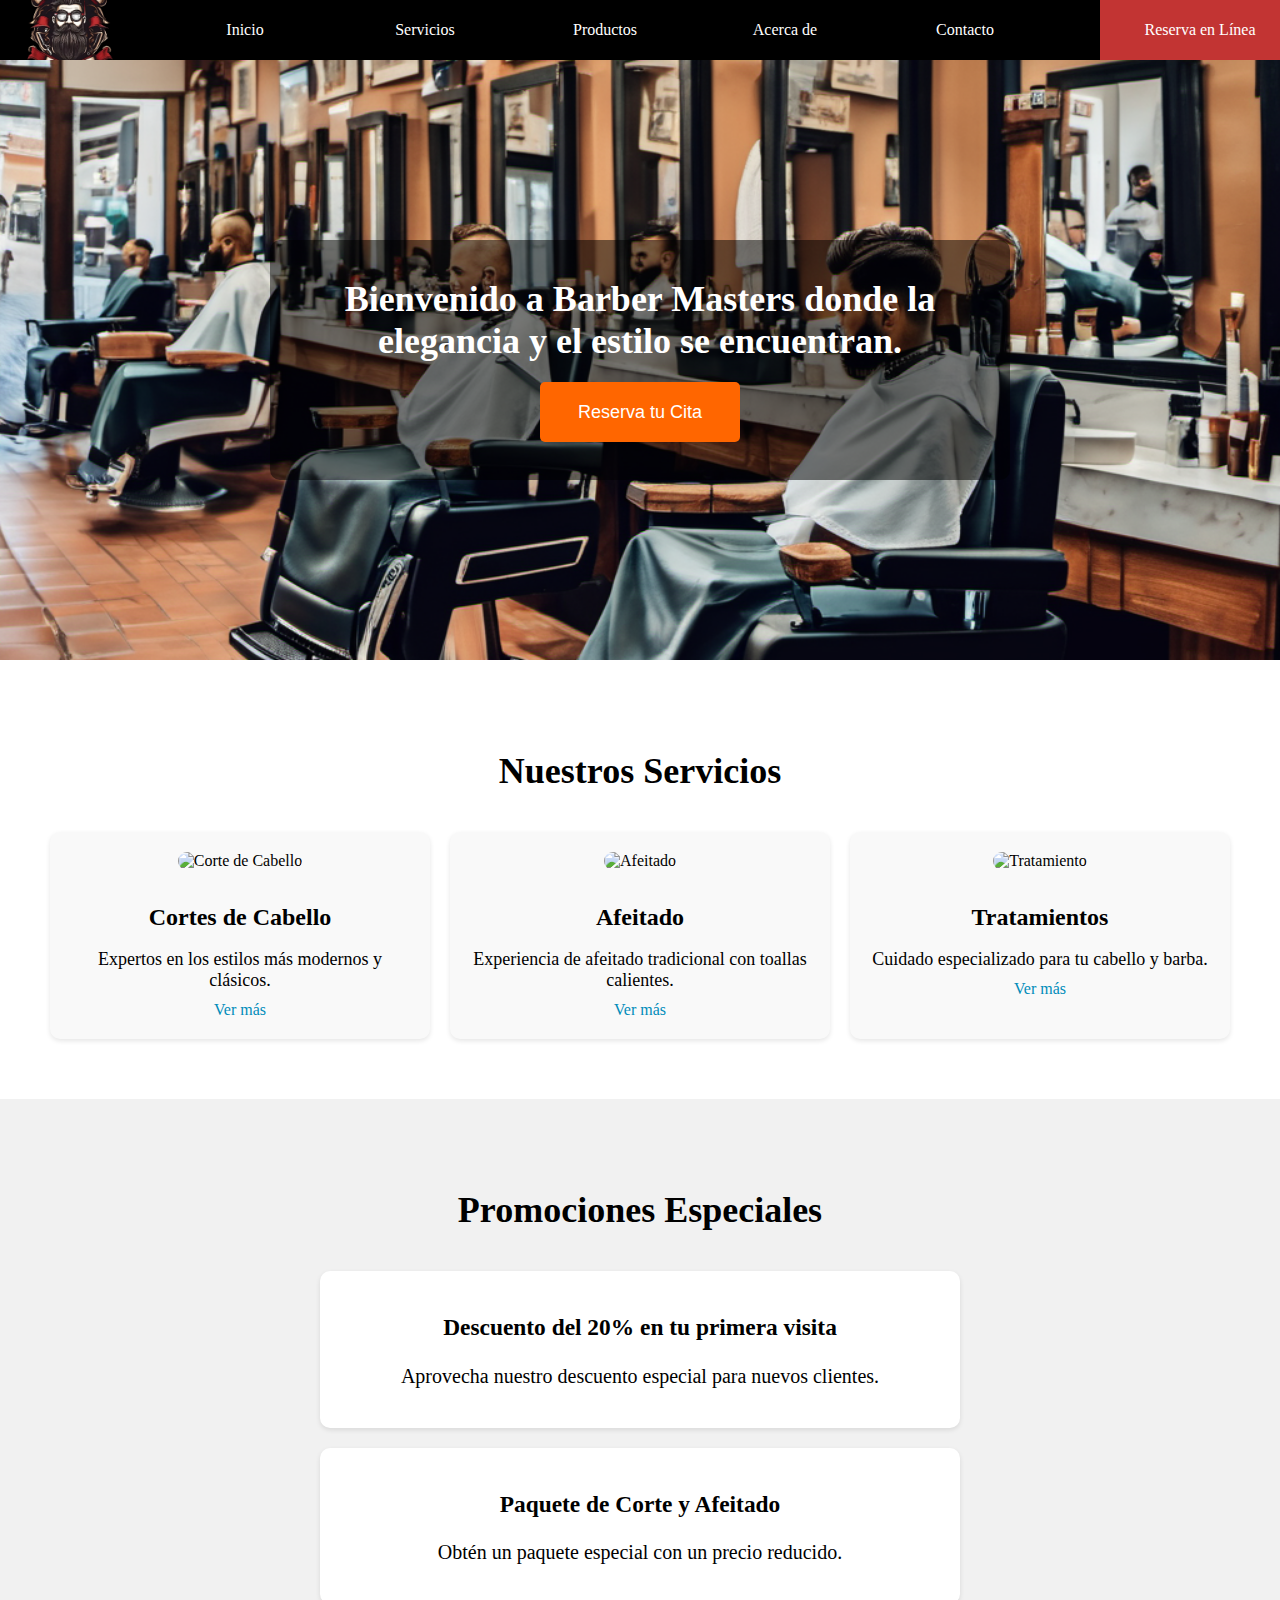
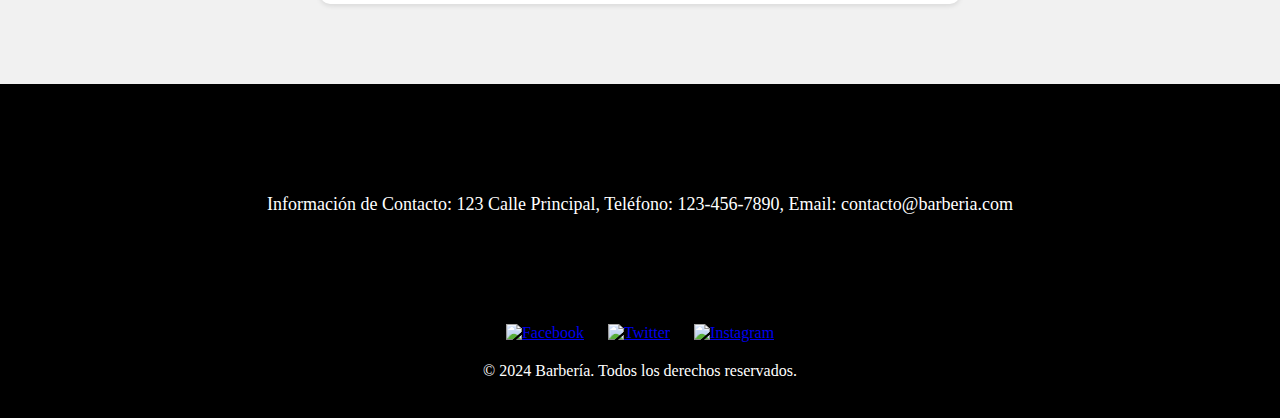
==== index.html @ ce5520a3 "Emmanuel cadavid" ====
<!DOCTYPE html>
<html lang="es">
<head>
    <meta charset="UTF-8">
    <meta name="viewport" content="width=device-width, initial-scale=1.0">
    <title>[Nombre de la Barbería]</title>
    <link rel="stylesheet" href="style.css">
</head>
<body>
    <header>
        <div class="logo">
            <img src="logo barber.webp" alt="Logo de la Barbería">
        </div>
        <nav>
            <ul class="nav-menu">
                <li class="nav-item"><a href="#home">Inicio</a></li>
                <li class="nav-item"><a href="#services">Servicios</a></li>
                <li class="nav-item"><a href="#services">Productos</a></li>
                <li class="nav-item"><a href="#about">Acerca de</a></li>
                <li class="nav-item"><a href="#contact">Contacto</a></li>
            </ul>
        </nav>
        <div class="reservation-button">
            <a href="#reserve">Reserva en Línea</a>
        </div>
    </header>
    <main>
        <section id="principal">
            <div class="overlay">
                <h1>Bienvenido a Barber Masters donde la elegancia y el estilo se encuentran.</h1>
                <button class="btn-reserva">Reserva tu Cita</button>
            </div>
        </section>
    
        <section id="destacada">
            <h2>Nuestros Servicios</h2>
            <div class="servicios">
                <div class="servicio">
                    <img src="https://haircutday.com/b/wp-content/uploads/2024/01/Diseno-sin-titulo31-300x300.png" alt="Corte de Cabello">
                    <h3>Cortes de Cabello</h3>
                    <p>Expertos en los estilos más modernos y clásicos.</p>
                    <a href="#servicios">Ver más</a>
                </div>
                <div class="servicio">
                    <img src="https://img.freepik.com/fotos-premium/barba-hombre-afeitado-peluquero-navaja-afeitar-peluqueria_447912-7417.jpg" alt="Afeitado">
                    <h3>Afeitado</h3>
                    <p>Experiencia de afeitado tradicional con toallas calientes.</p>
                    <a href="#servicios">Ver más</a>
                </div>
                <div class="servicio">
                    <img src="https://imagenes.eltiempo.com/files/image_1200_600/uploads/2022/12/09/63938a47950ce.jpeg" alt="Tratamiento">
                    <h3>Tratamientos</h3>
                    <p>Cuidado especializado para tu cabello y barba.</p>
                    <a href="#servicios">Ver más</a>
                </div>
            </div>
        </section>
    
        <section id="promociones">
            <h2>Promociones Especiales</h2>
            <div class="promocion">
                <h3>Descuento del 20% en tu primera visita</h3>
                <p>Aprovecha nuestro descuento especial para nuevos clientes.</p>
            </div>
            <div class="promocion">
                <h3>Paquete de Corte y Afeitado</h3>
                <p>Obtén un paquete especial con un precio reducido.</p>
            </div>
        </section>
    </main>

    <footer>
        <div class="footer-contact">
            Información de Contacto: 123 Calle Principal, Teléfono: 123-456-7890, Email: contacto@barberia.com
        </div>
        <div class="social-links">
            <a href="#"><img src="https://upload.wikimedia.org/wikipedia/commons/b/b9/2023_Facebook_icon.svg" alt="Facebook"></a>
            <a href="#"><img src="https://upload.wikimedia.org/wikipedia/commons/thumb/6/6f/Logo_of_Twitter.svg/2491px-Logo_of_Twitter.svg.png" alt="Twitter"></a>
            <a href="#"><img src="https://upload.wikimedia.org/wikipedia/commons/thumb/9/95/Instagram_logo_2022.svg/1000px-Instagram_logo_2022.svg.png" alt="Instagram"></a>
        </div>
        <p>&copy; 2024 Barbería. Todos los derechos reservados.</p>
    </footer>
</body>
</html>
---- style.css ----
body {
    margin: 0;
    font-family: Georgia, 'Times New Roman', Times, serif;
    height: 400px;

header {
    display: flex;
    align-items: center;
    padding: 0 20px;
    background-color: hsl(0, 0%, 0%);
    height: 60px;
}

.logo img {
    width: 100px;
    height: 100px;
}

nav {
    margin-left: 20px;
}

.nav-menu {
    list-style: none;
    display: flex;
    margin: 0 30px;
    padding: 0;
    height: 60px;
    align-items: center;
}

.nav-item {
    margin-right: 30px;
}

.nav-item a {
    display: block;
    width: 150px;
    height: 60px;
    line-height: 60px;
    text-align: center;
    color: white;
    text-decoration: none;
}

.nav-item a:hover {
    background-color: #555;
}

.reservation-button {
    margin-left: auto;
}

.reservation-button a {
    display: block;
    width: 200px;
    height: 60px;
    line-height: 60px;
    text-align: center;
    color: white;
    background-color: #c23433;
    text-decoration: none;
}

.reservation-button a:hover {
    background-color: #c23433;
}

#principal {
    background: url('pixlr-image-generator-5adc6f44-51af-48f3-8d51-69e6ffd54d01.png') no-repeat center center/cover;
    width: 100%;
    height: 600px;
    display: flex;
    align-items: center;
    justify-content: center;
    position: relative;
    color: white;
    text-align: center;
}

.overlay {
    background-color: rgba(0, 0, 0, 0.5);
    padding: 20px;
    border-radius: 10px;
    width: 700px;
    height: 200px;
    display: flex;
    flex-direction: column;
    align-items: center;
    justify-content: center;
}

#principal h1 {
    font-size: 36px;
    margin: 0;
}

.btn-reserva {
    width: 200px;
    height: 60px;
    background-color: #ff6600;
    color: white;
    border: none;
    font-size: 18px;
    cursor: pointer;
    border-radius: 5px;
    margin-top: 20px;
    transition: background-color 0.3s;
}

.btn-reserva:hover {
    background-color: #e65c00;
}

/* Sección Destacada */
#destacada {
    padding: 60px 20px;
    background-color: #fff;
    text-align: center;
}

#destacada h2 {
    width: 100%;
    font-size: 36px;
    margin-bottom: 40px;
}

.servicios {
    display: flex;
    justify-content: center;
    gap: 20px;
}

.servicio {
    background-color: #f9f9f9;
    padding: 20px;
    border-radius: 10px;
    box-shadow: 0 2px 5px rgba(0, 0, 0, 0.1);
    width: 340px;
    text-align: center;
    transition: transform 0.2s;
}

.servicio:hover {
    transform: translateY(-10px);
}

.servicio img {
    width: 300px;
    height: 300px;
    border-radius: 10px;
    margin-bottom: 10px;
}

.descripcion {
    width: 300px;
    height: 150px;
}

.servicio h3 {
    font-size: 24px;
    margin-bottom: 10px;
}

.servicio p {
    font-size: 18px;
    margin-bottom: 10px;
}

.servicio a {
    color: #008CBA;
    text-decoration: none;
    font-size: 16px;
}

/* Sección de Promociones */
#promociones {
    padding: 60px 20px;
    background-color: #f1f1f1;
    text-align: center;
}

#promociones h2 {
    width: 100%;
    font-size: 36px;
    margin-bottom: 40px;
}

.promocion {
    background-color: #fff;
    padding: 20px;
    border-radius: 10px;
    box-shadow: 0 2px 5px rgba(0, 0, 0, 0.1);
    margin-bottom: 20px;
    width: 600px;
    margin: 0 auto 20px auto;
    font-size: 20px;
}
footer {
    width: 100%;
    background-color: #000000;
    color: white;
    text-align: center;
    padding: 20px 0;
}

.footer-contact {
    width: 100%;
    height: 200px;
    display: flex;
    align-items: center;
    justify-content: center;
    font-size: 18px;
}

.social-links {
    margin-top: 20px;
    margin-bottom: 20px;
}

.social-links a {
    display: inline-block;
    margin: 0 10px;
}

.social-links img {
    width: 40px;
    height: 40px;
}

footer p {
    margin: 0;
    font-size: 16px;
}
}
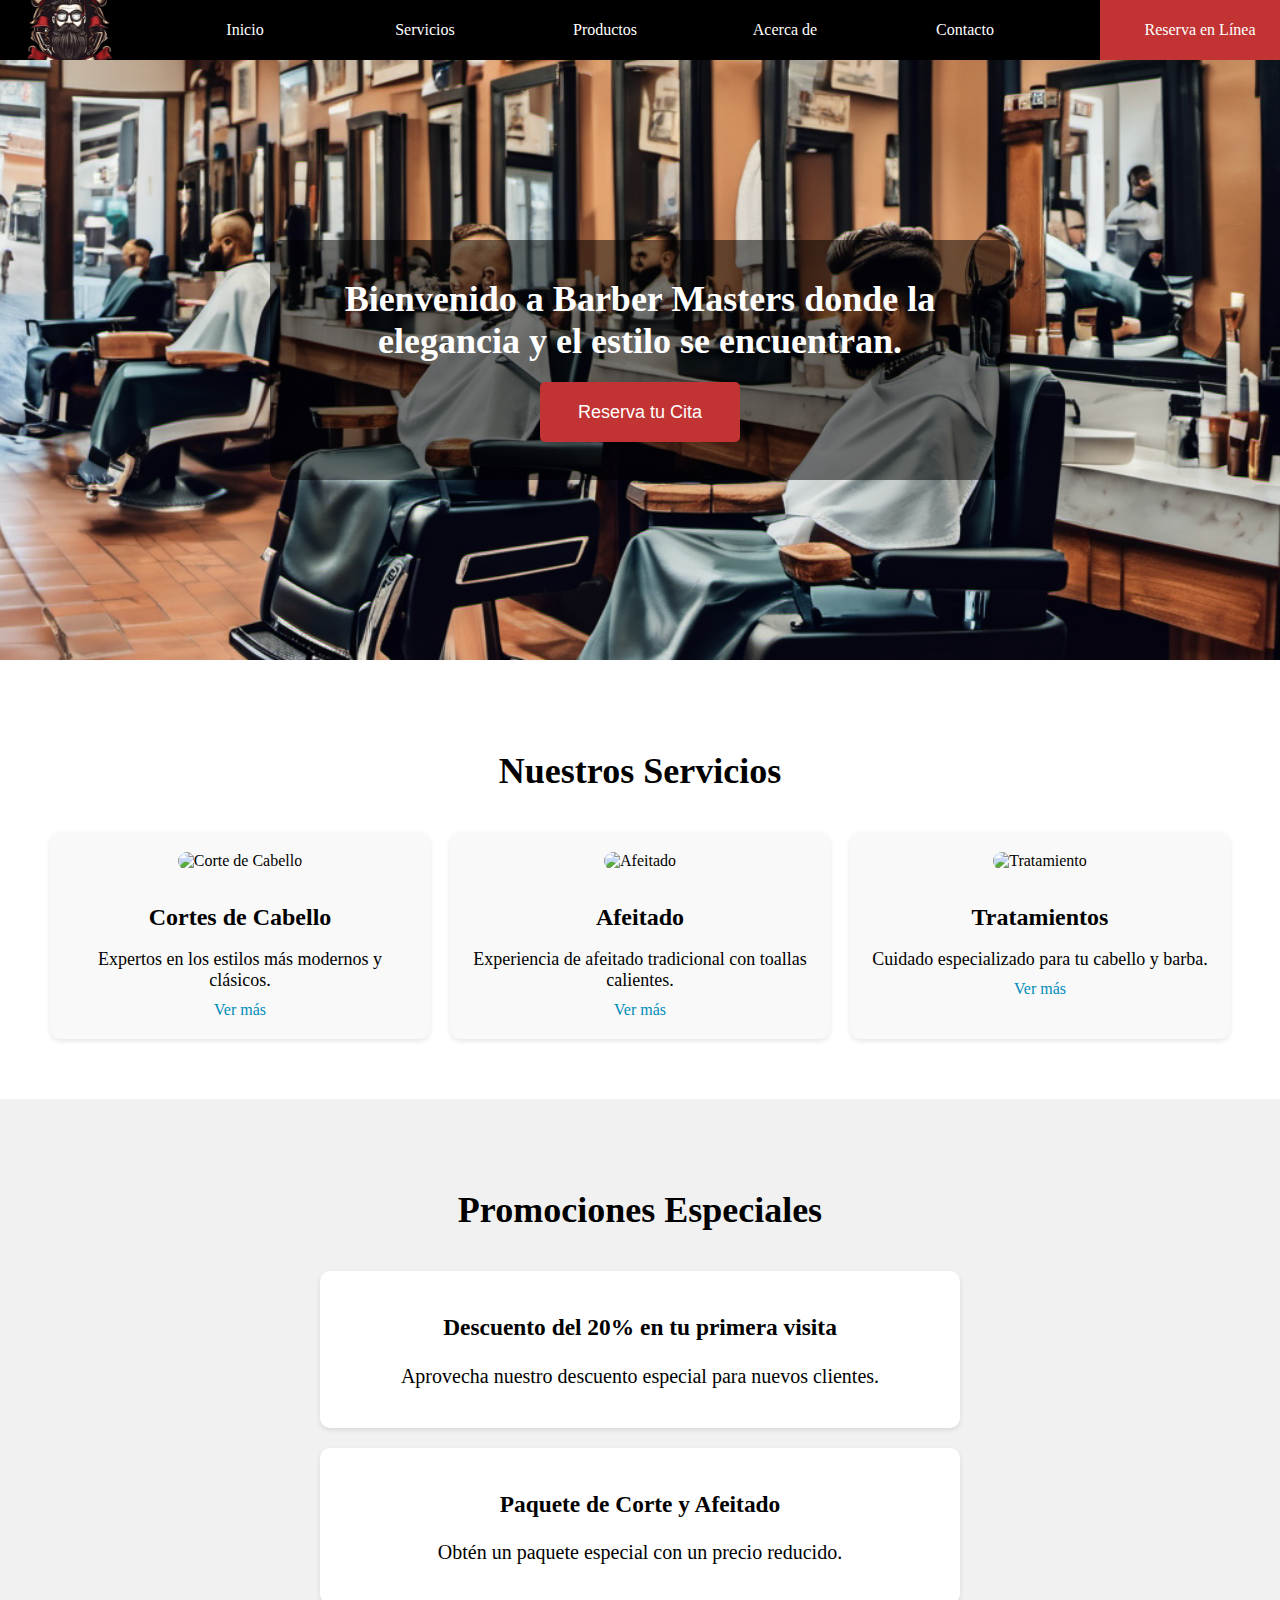
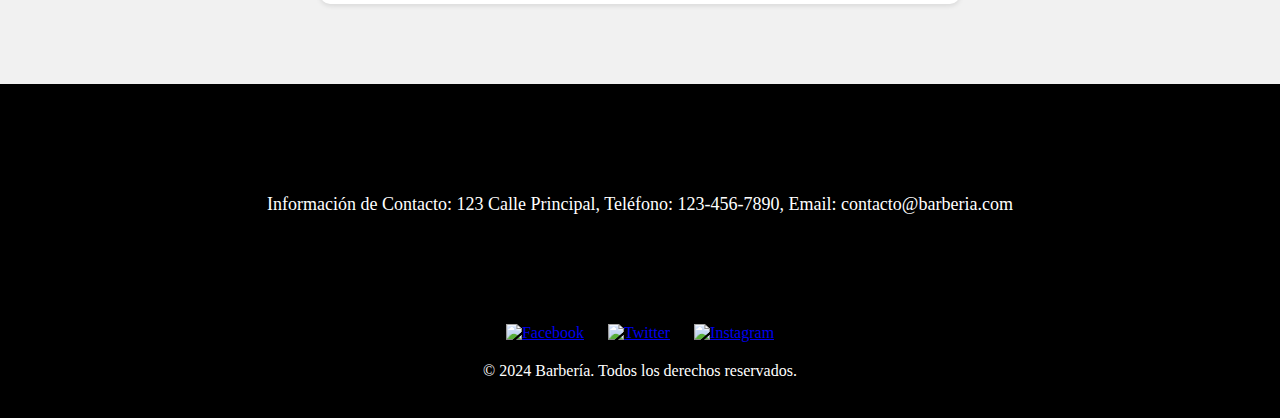
==== commit e91a0418: "fofi" ====
--- a/index.html
+++ b/index.html
@@ -15,7 +15,7 @@
             <ul class="nav-menu">
                 <li class="nav-item"><a href="#home">Inicio</a></li>
                 <li class="nav-item"><a href="#services">Servicios</a></li>
-                <li class="nav-item"><a href="#services">Productos</a></li>
+                <li class="nav-item"><a href="Productos.html">Productos</a></li>
                 <li class="nav-item"><a href="#about">Acerca de</a></li>
                 <li class="nav-item"><a href="#contact">Contacto</a></li>
             </ul>
--- a/style.css
+++ b/style.css
@@ -98,7 +98,7 @@
 .btn-reserva {
     width: 200px;
     height: 60px;
-    background-color: #ff6600;
+    background-color: #c23433;
     color: white;
     border: none;
     font-size: 18px;
